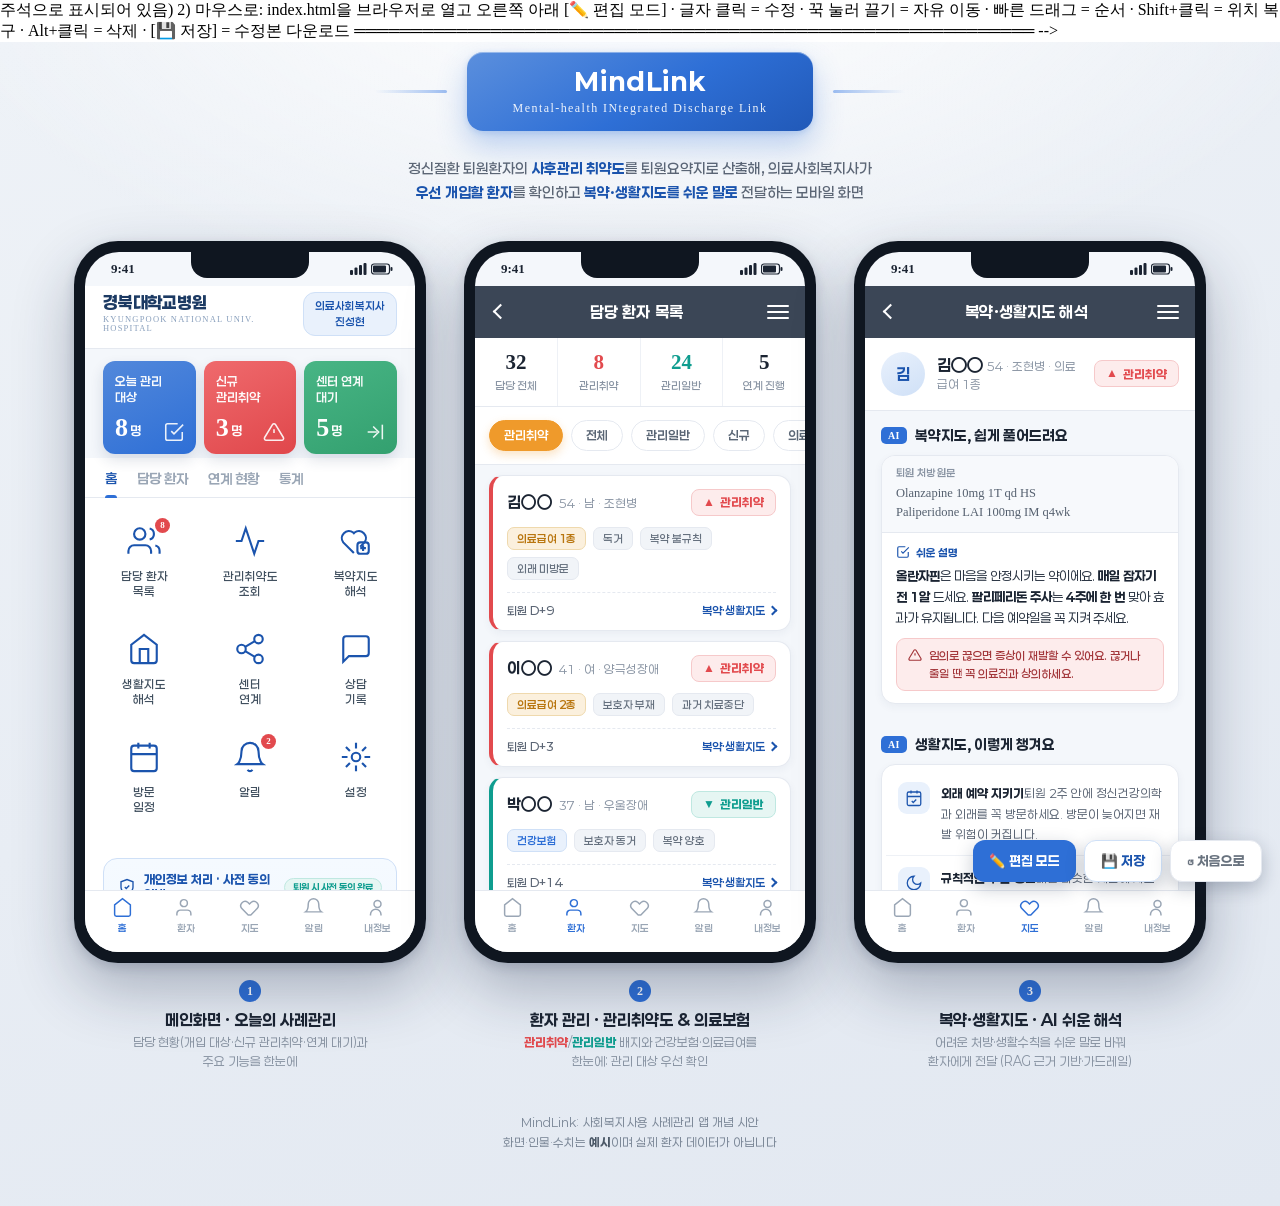
==== mockup/src/index.html @ 92a55f51 "MindLink 앱 목업 추가: 설명용·흰배경·편집용 + 코드 편집용 분리 소스(src/) - mockup/mindlink_mockup_annotated.html: 발표·서류용 기" ====
<!doctype html>
<html lang="ko">
<head>
<meta charset="utf-8">
<meta name="viewport" content="width=device-width, initial-scale=1">
<title>MindLink(마인드링크) · 사회복지사용 사례관리 앱 목업</title>
<!--
════════════════════════════════════════════════════════════
  MindLink 앱 목업 — ★ 코드 편집용(파일 분리 버전) ★

  파일 구성 (전부 같은 폴더에 있어야 합니다):
   · index.html  ← 화면에 보이는 글자·카드·환자 정보는 전부 여기서 수정
   · styles.css  ← 색상·글꼴 크기·간격 등 디자인 수정
   · fonts.css   ← 내장 폰트 데이터 (건드리지 마세요)
   · editor.js   ← 브라우저 편집 모드 스크립트 (수정 불필요)

  수정 방법 두 가지:
   1) 코드로: index.html을 메모장/VS Code로 열어 한글 텍스트를 직접 고친다
      (구역마다 <!-- ① --> <!-- ② --> <!-- ③ --> 주석으로 표시되어 있음)
   2) 마우스로: index.html을 브라우저로 열고 오른쪽 아래 [✏️ 편집 모드]
      · 글자 클릭 = 수정  · 꾹 눌러 끌기 = 자유 이동  · 빠른 드래그 = 순서
      · Shift+클릭 = 위치 복구  · Alt+클릭 = 삭제  · [💾 저장] = 수정본 다운로드
════════════════════════════════════════════════════════════
-->
<link rel="stylesheet" href="fonts.css">
<link rel="stylesheet" href="styles.css">
</head>
<body>
<div class="wrap">

  <div class="ribbon-row"><div class="ribbon">MindLink<span class="rib-sub">Mental-health INtegrated Discharge Link</span></div></div>
  <p class="deck">정신질환 퇴원환자의 <b>사후관리 취약도</b>를 퇴원요약지로 산출해, 의료사회복지사가<br>
    <b>우선 개입할 환자</b>를 확인하고 <b>복약·생활지도를 쉬운 말로</b> 전달하는 모바일 화면</p>

  <div class="board">

    <!-- ==================== ① 메인(홈) ==================== -->
    <div class="col">
      <div class="phone">
        <div class="notch"></div>
        <div class="screen">
          <div class="status">
            <span>9:41</span>
            <span class="dots">
              <svg width="17" height="12" viewBox="0 0 17 12"><g fill="#1b2432"><rect x="0" y="7" width="3" height="5" rx="1"/><rect x="4.5" y="4.5" width="3" height="7.5" rx="1"/><rect x="9" y="2" width="3" height="10" rx="1"/><rect x="13.5" y="0" width="3" height="12" rx="1"/></g></svg>
              <svg width="22" height="12" viewBox="0 0 22 12"><rect x="0.5" y="1" width="18" height="10" rx="2.5" fill="none" stroke="#1b2432" stroke-width="1.2"/><rect x="2" y="2.5" width="13" height="7" rx="1" fill="#1b2432"/><rect x="19.5" y="4" width="2" height="4" rx="1" fill="#1b2432"/></svg>
            </span>
          </div>

          <div class="body">
            <div class="hdr-home">
              <div class="brand">
                <span class="kr">경북대학교병원</span>
                <span class="en">KYUNGPOOK NATIONAL UNIV. HOSPITAL</span>
              </div>
              <span class="role-chip">의료사회복지사<br>진성현</span>
            </div>

            <!-- 컬러 타일 배너 -->
            <div class="tiles">
              <div class="tile b">
                <span class="lab">오늘 관리<br>대상</span>
                <span class="big">8<span class="u">명</span></span>
                <span class="ti"><svg width="22" height="22" viewBox="0 0 24 24" fill="none" stroke="#fff" stroke-width="1.7"><path d="M9 11l3 3L22 4"/><path d="M21 12v7a2 2 0 0 1-2 2H5a2 2 0 0 1-2-2V5a2 2 0 0 1 2-2h11"/></svg></span>
              </div>
              <div class="tile r">
                <span class="lab">신규<br>관리취약</span>
                <span class="big">3<span class="u">명</span></span>
                <span class="ti"><svg width="22" height="22" viewBox="0 0 24 24" fill="none" stroke="#fff" stroke-width="1.7"><path d="M10.3 3.9L1.8 18a2 2 0 0 0 1.7 3h17a2 2 0 0 0 1.7-3L13.7 3.9a2 2 0 0 0-3.4 0z"/><path d="M12 9v4M12 17h.01"/></svg></span>
              </div>
              <div class="tile g">
                <span class="lab">센터 연계<br>대기</span>
                <span class="big">5<span class="u">명</span></span>
                <span class="ti"><svg width="22" height="22" viewBox="0 0 24 24" fill="none" stroke="#fff" stroke-width="1.7"><path d="M4 12h10M10 6l6 6-6 6"/><path d="M20 4v16"/></svg></span>
              </div>
            </div>

            <div class="htabs">
              <span class="on">홈</span><span>담당 환자</span><span>연계 현황</span><span>통계</span>
            </div>

            <!-- 아이콘 그리드 -->
            <div class="grid">
              <div class="gitem"><div class="ci badge"><span class="dot">8</span><svg width="34" height="34" viewBox="0 0 24 24" fill="none" stroke="currentColor" stroke-width="1.5"><path d="M17 21v-2a4 4 0 0 0-4-4H5a4 4 0 0 0-4 4v2"/><circle cx="9" cy="7" r="4"/><path d="M23 21v-2a4 4 0 0 0-3-3.87"/><path d="M16 3.13a4 4 0 0 1 0 7.75"/></svg></div><span class="gl">담당 환자<br>목록</span></div>
              <div class="gitem"><div class="ci"><svg width="34" height="34" viewBox="0 0 24 24" fill="none" stroke="currentColor" stroke-width="1.5"><path d="M22 12h-4l-3 9L9 3l-3 9H2"/></svg></div><span class="gl">관리취약도<br>조회</span></div>
              <div class="gitem"><div class="ci"><svg width="34" height="34" viewBox="0 0 24 24" fill="none" stroke="currentColor" stroke-width="1.5"><path d="M10.5 20.5L3 13a5 5 0 0 1 7-7l.5.5.5-.5a5 5 0 0 1 7 7l-3 3"/><rect x="13" y="13" width="8" height="8" rx="2"/><path d="M17 15v4M15 17h4"/></svg></div><span class="gl">복약지도<br>해석</span></div>
              <div class="gitem"><div class="ci"><svg width="34" height="34" viewBox="0 0 24 24" fill="none" stroke="currentColor" stroke-width="1.5"><path d="M3 9l9-7 9 7v11a2 2 0 0 1-2 2H5a2 2 0 0 1-2-2z"/><path d="M9 22V12h6v10"/></svg></div><span class="gl">생활지도<br>해석</span></div>
              <div class="gitem"><div class="ci"><svg width="34" height="34" viewBox="0 0 24 24" fill="none" stroke="currentColor" stroke-width="1.5"><circle cx="18" cy="5" r="3"/><circle cx="6" cy="12" r="3"/><circle cx="18" cy="19" r="3"/><path d="M8.6 13.5l6.8 4M15.4 6.5l-6.8 4"/></svg></div><span class="gl">센터<br>연계</span></div>
              <div class="gitem"><div class="ci"><svg width="34" height="34" viewBox="0 0 24 24" fill="none" stroke="currentColor" stroke-width="1.5"><path d="M21 15a2 2 0 0 1-2 2H7l-4 4V5a2 2 0 0 1 2-2h14a2 2 0 0 1 2 2z"/></svg></div><span class="gl">상담<br>기록</span></div>
              <div class="gitem"><div class="ci"><svg width="34" height="34" viewBox="0 0 24 24" fill="none" stroke="currentColor" stroke-width="1.5"><rect x="3" y="4" width="18" height="18" rx="2"/><path d="M16 2v4M8 2v4M3 10h18"/></svg></div><span class="gl">방문<br>일정</span></div>
              <div class="gitem"><div class="ci badge"><span class="dot">2</span><svg width="34" height="34" viewBox="0 0 24 24" fill="none" stroke="currentColor" stroke-width="1.5"><path d="M18 8a6 6 0 0 0-12 0c0 7-3 9-3 9h18s-3-2-3-9"/><path d="M13.7 21a2 2 0 0 1-3.4 0"/></svg></div><span class="gl">알림</span></div>
              <div class="gitem"><div class="ci"><svg width="34" height="34" viewBox="0 0 24 24" fill="none" stroke="currentColor" stroke-width="1.5"><path d="M12 2v4M12 18v4M4.9 4.9l2.8 2.8M16.3 16.3l2.8 2.8M2 12h4M18 12h4M4.9 19.1l2.8-2.8M16.3 7.7l2.8-2.8"/><circle cx="12" cy="12" r="3"/></svg></div><span class="gl">설정</span></div>
            </div>

            <div class="home-foot">
              <div class="privacy">
                <div class="pv-head">
                  <span class="pv-ic"><svg width="18" height="18" viewBox="0 0 24 24" fill="none" stroke="currentColor" stroke-width="1.8"><path d="M12 22s8-4 8-10V5l-8-3-8 3v7c0 6 8 10 8 10z"/><path d="M9 12l2 2 4-4"/></svg></span>
                  <span class="pv-t">개인정보 처리 · 사전 동의 안내</span>
                  <span class="pv-badge">퇴원 시 사전 동의 완료</span>
                </div>
                <ul class="pv-list">
                  <li><b>사전 동의 기반</b>: 퇴원 절차에서 환자(정보주체)의 사전 동의를 받은 뒤에만 관리취약도를 분석합니다.</li>
                  <li><b>병원 내부 처리</b>: 진료기록(EMR) 원본은 병원 밖으로 나가지 않습니다.</li>
                  <li><b>산출 근거</b>: 관리취약도는 퇴원요약지와 동의 시 추가 문진 항목으로만 산출합니다.</li>
                  <li><b>최소 전송</b>: 관리취약도 결과와 사례관리 요약만 정신건강복지센터로 전달됩니다.</li>
                  <li><b>보관 후 파기</b>: 사례관리 종료 후 보관기간이 지나면 안전하게 파기됩니다.</li>
                </ul>
                <div class="pv-foot">
                  <span class="ck"><svg width="11" height="11" viewBox="0 0 24 24" fill="none" stroke="#fff" stroke-width="3"><path d="M20 6L9 17l-5-5"/></svg></span>
                  <span>본인은 위 처리 방침에 동의합니다</span>
                  <span class="mng">동의 관리<span class="cv"></span></span>
                </div>
              </div>
            </div>
          </div>

          <div class="nav">
            <a class="on"><svg width="21" height="21" viewBox="0 0 24 24" fill="none" stroke="currentColor" stroke-width="1.7"><path d="M3 9l9-7 9 7v11a2 2 0 0 1-2 2H5a2 2 0 0 1-2-2z"/></svg><span class="nl">홈</span></a>
            <a><svg width="21" height="21" viewBox="0 0 24 24" fill="none" stroke="currentColor" stroke-width="1.7"><path d="M17 21v-2a4 4 0 0 0-4-4H5a4 4 0 0 0-4 4v2"/><circle cx="9" cy="7" r="4"/></svg><span class="nl">환자</span></a>
            <a><svg width="21" height="21" viewBox="0 0 24 24" fill="none" stroke="currentColor" stroke-width="1.7"><path d="M10.5 20.5L3 13a5 5 0 0 1 7-7l2 2 2-2a5 5 0 0 1 7 7l-7.5 7.5z"/></svg><span class="nl">지도</span></a>
            <a><svg width="21" height="21" viewBox="0 0 24 24" fill="none" stroke="currentColor" stroke-width="1.7"><path d="M18 8a6 6 0 0 0-12 0c0 7-3 9-3 9h18s-3-2-3-9"/></svg><span class="nl">알림</span></a>
            <a><svg width="21" height="21" viewBox="0 0 24 24" fill="none" stroke="currentColor" stroke-width="1.7"><circle cx="12" cy="8" r="4"/><path d="M4 21v-1a6 6 0 0 1 12 0v1"/></svg><span class="nl">내정보</span></a>
          </div>
        </div>
      </div>
      <div class="cap"><span class="n">1</span><h3>메인화면 · 오늘의 사례관리</h3><p>담당 현황(개입 대상·신규 관리취약·연계 대기)과<br>주요 기능을 한눈에</p></div>
    </div>

    <!-- ==================== ② 환자 관리 ==================== -->
    <div class="col">
      <div class="phone">
        <div class="notch"></div>
        <div class="screen">
          <div class="status">
            <span>9:41</span>
            <span class="dots">
              <svg width="17" height="12" viewBox="0 0 17 12"><g fill="#1b2432"><rect x="0" y="7" width="3" height="5" rx="1"/><rect x="4.5" y="4.5" width="3" height="7.5" rx="1"/><rect x="9" y="2" width="3" height="10" rx="1"/><rect x="13.5" y="0" width="3" height="12" rx="1"/></g></svg>
              <svg width="22" height="12" viewBox="0 0 22 12"><rect x="0.5" y="1" width="18" height="10" rx="2.5" fill="none" stroke="#1b2432" stroke-width="1.2"/><rect x="2" y="2.5" width="13" height="7" rx="1" fill="#1b2432"/><rect x="19.5" y="4" width="2" height="4" rx="1" fill="#1b2432"/></svg>
            </span>
          </div>
          <div class="hdr-bar">
            <span class="ic-back"></span>
            <span class="t">담당 환자 목록</span>
            <span class="hmb"></span>
          </div>

          <div class="body">
            <div class="sum">
              <div class="s"><div class="sv">32</div><div class="sl">담당 전체</div></div>
              <div class="s"><div class="sv hi">8</div><div class="sl">관리취약</div></div>
              <div class="s"><div class="sv lo">24</div><div class="sl">관리일반</div></div>
              <div class="s"><div class="sv">5</div><div class="sl">연계 진행</div></div>
            </div>

            <div class="chips">
              <span class="chip on">관리취약</span>
              <span class="chip">전체</span>
              <span class="chip">관리일반</span>
              <span class="chip">신규</span>
              <span class="chip">의료급여</span>
            </div>

            <div class="plist">
              <div class="pcard hiedge">
                <div class="prow1">
                  <span class="pname">김○○<span class="meta">54 · 남 · 조현병</span></span>
                  <span class="risk hi"><span class="ar">▲</span>관리취약</span>
                </div>
                <div class="prow2">
                  <span class="ins med">의료급여 1종</span>
                  <span class="tag">독거</span>
                  <span class="tag">복약 불규칙</span>
                  <span class="tag">외래 미방문</span>
                </div>
                <div class="prow3">
                  <span class="risknum">퇴원 D+9</span>
                  <span class="go">복약·생활지도<span class="cv"></span></span>
                </div>
              </div>

              <div class="pcard hiedge">
                <div class="prow1">
                  <span class="pname">이○○<span class="meta">41 · 여 · 양극성장애</span></span>
                  <span class="risk hi"><span class="ar">▲</span>관리취약</span>
                </div>
                <div class="prow2">
                  <span class="ins med">의료급여 2종</span>
                  <span class="tag">보호자 부재</span>
                  <span class="tag">과거 치료중단</span>
                </div>
                <div class="prow3">
                  <span class="risknum">퇴원 D+3</span>
                  <span class="go">복약·생활지도<span class="cv"></span></span>
                </div>
              </div>

              <div class="pcard loedge">
                <div class="prow1">
                  <span class="pname">박○○<span class="meta">37 · 남 · 우울장애</span></span>
                  <span class="risk lo"><span class="ar">▼</span>관리일반</span>
                </div>
                <div class="prow2">
                  <span class="ins hb">건강보험</span>
                  <span class="tag">보호자 동거</span>
                  <span class="tag">복약 양호</span>
                </div>
                <div class="prow3">
                  <span class="risknum">퇴원 D+14</span>
                  <span class="go">복약·생활지도<span class="cv"></span></span>
                </div>
              </div>

              <div class="pcard loedge">
                <div class="prow1">
                  <span class="pname">정○○<span class="meta">29 · 여 · 불안장애</span></span>
                  <span class="risk lo"><span class="ar">▼</span>관리일반</span>
                </div>
                <div class="prow2">
                  <span class="ins hb">건강보험</span>
                  <span class="tag">외래 규칙적</span>
                </div>
                <div class="prow3">
                  <span class="risknum">퇴원 D+22</span>
                  <span class="go">복약·생활지도<span class="cv"></span></span>
                </div>
              </div>
            </div>
          </div>

          <div class="nav">
            <a><svg width="21" height="21" viewBox="0 0 24 24" fill="none" stroke="currentColor" stroke-width="1.7"><path d="M3 9l9-7 9 7v11a2 2 0 0 1-2 2H5a2 2 0 0 1-2-2z"/></svg><span class="nl">홈</span></a>
            <a class="on"><svg width="21" height="21" viewBox="0 0 24 24" fill="none" stroke="currentColor" stroke-width="1.7"><path d="M17 21v-2a4 4 0 0 0-4-4H5a4 4 0 0 0-4 4v2"/><circle cx="9" cy="7" r="4"/></svg><span class="nl">환자</span></a>
            <a><svg width="21" height="21" viewBox="0 0 24 24" fill="none" stroke="currentColor" stroke-width="1.7"><path d="M10.5 20.5L3 13a5 5 0 0 1 7-7l2 2 2-2a5 5 0 0 1 7 7l-7.5 7.5z"/></svg><span class="nl">지도</span></a>
            <a><svg width="21" height="21" viewBox="0 0 24 24" fill="none" stroke="currentColor" stroke-width="1.7"><path d="M18 8a6 6 0 0 0-12 0c0 7-3 9-3 9h18s-3-2-3-9"/></svg><span class="nl">알림</span></a>
            <a><svg width="21" height="21" viewBox="0 0 24 24" fill="none" stroke="currentColor" stroke-width="1.7"><circle cx="12" cy="8" r="4"/><path d="M4 21v-1a6 6 0 0 1 12 0v1"/></svg><span class="nl">내정보</span></a>
          </div>
        </div>
      </div>
      <div class="cap"><span class="n">2</span><h3>환자 관리 · 관리취약도 &amp; 의료보험</h3><p><b style="color:#e24a4e">관리취약</b>/<b style="color:#0f9d8f">관리일반</b> 배지와 건강보험·의료급여를<br>한눈에: 관리 대상 우선 확인</p></div>
    </div>

    <!-- ==================== ③ 복약·생활지도 ==================== -->
    <div class="col">
      <div class="phone">
        <div class="notch"></div>
        <div class="screen">
          <div class="status">
            <span>9:41</span>
            <span class="dots">
              <svg width="17" height="12" viewBox="0 0 17 12"><g fill="#1b2432"><rect x="0" y="7" width="3" height="5" rx="1"/><rect x="4.5" y="4.5" width="3" height="7.5" rx="1"/><rect x="9" y="2" width="3" height="10" rx="1"/><rect x="13.5" y="0" width="3" height="12" rx="1"/></g></svg>
              <svg width="22" height="12" viewBox="0 0 22 12"><rect x="0.5" y="1" width="18" height="10" rx="2.5" fill="none" stroke="#1b2432" stroke-width="1.2"/><rect x="2" y="2.5" width="13" height="7" rx="1" fill="#1b2432"/><rect x="19.5" y="4" width="2" height="4" rx="1" fill="#1b2432"/></svg>
            </span>
          </div>
          <div class="hdr-bar">
            <span class="ic-back"></span>
            <span class="t">복약·생활지도 해석</span>
            <span class="hmb"></span>
          </div>

          <div class="body">
            <div class="pt-head">
              <span class="avatar">김</span>
              <span class="info">
                <span class="nm">김○○</span>
                <span class="mt">54 · 조현병 · 의료급여 1종</span>
              </span>
              <span class="risk hi"><span class="ar">▲</span>관리취약</span>
            </div>

            <!-- 복약지도 -->
            <div class="sec">
              <div class="sec-t"><span class="ai">AI</span><h4>복약지도, 쉽게 풀어드려요</h4></div>

              <div class="gcard">
                <div class="orig">
                  <div class="ol">퇴원 처방 원문</div>
                  <div class="ot">Olanzapine 10mg 1T qd HS<br>Paliperidone LAI 100mg IM q4wk</div>
                </div>
                <div class="plain">
                  <div class="pl"><svg width="14" height="14" viewBox="0 0 24 24" fill="none" stroke="currentColor" stroke-width="2"><path d="M9 11l3 3L22 4"/><path d="M21 12v7a2 2 0 0 1-2 2H5a2 2 0 0 1-2-2V5a2 2 0 0 1 2-2h11"/></svg>쉬운 설명</div>
                  <div class="pt"><b>올란자핀</b>은 마음을 안정시키는 약이에요. <b>매일 잠자기 전 1알</b> 드세요.
                    <b>팔리페리돈 주사</b>는 <b>4주에 한 번</b> 맞아 효과가 유지됩니다. 다음 예약일을 꼭 지켜 주세요.</div>
                  <div class="warn"><span class="k"><svg width="14" height="14" viewBox="0 0 24 24" fill="none" stroke="currentColor" stroke-width="2"><path d="M10.3 3.9L1.8 18a2 2 0 0 0 1.7 3h17a2 2 0 0 0 1.7-3L13.7 3.9a2 2 0 0 0-3.4 0z"/><path d="M12 9v4M12 17h.01"/></svg></span>임의로 끊으면 증상이 재발할 수 있어요. 끊거나 줄일 땐 꼭 의료진과 상의하세요.</div>
                </div>
              </div>
            </div>

            <!-- 생활지도 -->
            <div class="sec">
              <div class="sec-t"><span class="ai">AI</span><h4>생활지도, 이렇게 챙겨요</h4></div>
              <div class="life">
                <div class="lrow">
                  <span class="lic"><svg width="18" height="18" viewBox="0 0 24 24" fill="none" stroke="currentColor" stroke-width="1.7"><rect x="3" y="4" width="18" height="18" rx="2"/><path d="M16 2v4M8 2v4M3 10h18"/><path d="M9 16l2 2 4-4"/></svg></span>
                  <span class="lt"><span class="lh">외래 예약 지키기</span><span class="lp">퇴원 2주 안에 정신건강의학과 외래를 꼭 방문하세요. 방문이 늦어지면 재발 위험이 커집니다.</span></span>
                </div>
                <div class="lrow">
                  <span class="lic"><svg width="18" height="18" viewBox="0 0 24 24" fill="none" stroke="currentColor" stroke-width="1.7"><path d="M12 3a6 6 0 0 0 9 9 9 9 0 1 1-9-9z"/></svg></span>
                  <span class="lt"><span class="lh">규칙적인 수면·생활</span><span class="lp">매일 비슷한 시간에 자고 일어나세요. 밤낮이 바뀌면 증상이 나빠질 수 있어요.</span></span>
                </div>
                <div class="lrow">
                  <span class="lic"><svg width="18" height="18" viewBox="0 0 24 24" fill="none" stroke="currentColor" stroke-width="1.7"><path d="M18 8a6 6 0 0 0-12 0c0 7-3 9-3 9h18s-3-2-3-9"/><path d="M13.7 21a2 2 0 0 1-3.4 0"/></svg></span>
                  <span class="lt"><span class="lh">재발 신호 알아두기</span><span class="lp">불면·불안·환청이 다시 생기면 다음 예약을 기다리지 말고 바로 연락하세요.</span></span>
                </div>
                <div class="lrow">
                  <span class="lic"><svg width="18" height="18" viewBox="0 0 24 24" fill="none" stroke="currentColor" stroke-width="1.7"><path d="M4 12h10M10 6l6 6-6 6"/><path d="M20 4v16"/></svg></span>
                  <span class="lt"><span class="lh">정신건강복지센터 연계</span><span class="lp">독거·의료급여 대상이라 지역 센터의 사례관리 연결을 권합니다(동의 시 진행).</span></span>
                </div>
              </div>
            </div>

            <div class="guard">
              <span class="k"><svg width="15" height="15" viewBox="0 0 24 24" fill="none" stroke="currentColor" stroke-width="1.8"><path d="M12 22s8-4 8-10V5l-8-3-8 3v7c0 6 8 10 8 10z"/></svg></span>
              <span>이 해석은 기존 퇴원 문서를 <b>쉽게 풀어 설명</b>한 것으로, <b>진단·처방을 바꾸지 않습니다</b>. 최종 판단은 전문가가 합니다.</span>
            </div>

            <div class="deliver">
              <button class="primary">환자에게 전달하기</button>
              <button class="ghost">인쇄</button>
            </div>
          </div>

          <div class="nav">
            <a><svg width="21" height="21" viewBox="0 0 24 24" fill="none" stroke="currentColor" stroke-width="1.7"><path d="M3 9l9-7 9 7v11a2 2 0 0 1-2 2H5a2 2 0 0 1-2-2z"/></svg><span class="nl">홈</span></a>
            <a><svg width="21" height="21" viewBox="0 0 24 24" fill="none" stroke="currentColor" stroke-width="1.7"><path d="M17 21v-2a4 4 0 0 0-4-4H5a4 4 0 0 0-4 4v2"/><circle cx="9" cy="7" r="4"/></svg><span class="nl">환자</span></a>
            <a class="on"><svg width="21" height="21" viewBox="0 0 24 24" fill="none" stroke="currentColor" stroke-width="1.7"><path d="M10.5 20.5L3 13a5 5 0 0 1 7-7l2 2 2-2a5 5 0 0 1 7 7l-7.5 7.5z"/></svg><span class="nl">지도</span></a>
            <a><svg width="21" height="21" viewBox="0 0 24 24" fill="none" stroke="currentColor" stroke-width="1.7"><path d="M18 8a6 6 0 0 0-12 0c0 7-3 9-3 9h18s-3-2-3-9"/></svg><span class="nl">알림</span></a>
            <a><svg width="21" height="21" viewBox="0 0 24 24" fill="none" stroke="currentColor" stroke-width="1.7"><circle cx="12" cy="8" r="4"/><path d="M4 21v-1a6 6 0 0 1 12 0v1"/></svg><span class="nl">내정보</span></a>
          </div>
        </div>
      </div>
      <div class="cap"><span class="n">3</span><h3>복약·생활지도 · AI 쉬운 해석</h3><p>어려운 처방·생활수칙을 쉬운 말로 바꿔<br>환자에게 전달 (RAG 근거 기반·가드레일)</p></div>
    </div>

  </div>

  <p class="foot">
    MindLink: 사회복지사용 사례관리 앱 개념 시안<br>
    화면·인물·수치는 <b>예시</b>이며 실제 환자 데이터가 아닙니다
  </p>
</div>

<div id="mk-toolbar">
  <button id="mk-edit">✏️ 편집 모드</button>
  <button id="mk-save">💾 저장</button>
  <button id="mk-reset">↺ 처음으로</button>
</div>
<div id="mk-hint"><b>꾹(0.4초) 누른 채 끌기 = 자유 이동</b> · 글자 클릭 = 수정 · 빠른 드래그 = 순서 · Shift+클릭 = 위치 원상복구 · Alt+클릭 = 삭제</div>
<script src="editor.js"></script>
</body>
</html>
---- mockup/src/fonts.css ----
@font-face{font-family:'Paperlogy';font-style:normal;font-weight:400;font-display:swap;src:url([data-uri]) format('woff2');}
@font-face{font-family:'Paperlogy';font-style:normal;font-weight:500;font-display:swap;src:url([data-uri]) format('woff2');}
@font-face{font-family:'Paperlogy';font-style:normal;font-weight:600;font-display:swap;src:url([data-uri]) format('woff2');}
@font-face{font-family:'Paperlogy';font-style:normal;font-weight:700;font-display:swap;src:url([data-uri]) format('woff2');}
@font-face{font-family:'Paperlogy';font-style:normal;font-weight:800;font-display:swap;src:url([data-uri]) format('woff2');}
@font-face{font-family:'Paperlogy';font-style:normal;font-weight:400;font-display:swap;unicode-range:U+CDE8,U+D56D;src:url([data-uri]) format('woff2')}
@font-face{font-family:'Paperlogy';font-style:normal;font-weight:500;font-display:swap;unicode-range:U+CDE8,U+D56D;src:url([data-uri]) format('woff2')}
@font-face{font-family:'Paperlogy';font-style:normal;font-weight:600;font-display:swap;unicode-range:U+CDE8,U+D56D;src:url([data-uri]) format('woff2')}
@font-face{font-family:'Paperlogy';font-style:normal;font-weight:700;font-display:swap;unicode-range:U+CDE8,U+D56D;src:url([data-uri]) format('woff2')}
@font-face{font-family:'Paperlogy';font-style:normal;font-weight:800;font-display:swap;unicode-range:U+CDE8,U+D56D;src:url([data-uri]) format('woff2')}
---- mockup/src/styles.css ----
:root{
  --ground:#e9edf3; --studio1:#eef2f7; --studio2:#e2e8f1;
  --screen:#f4f7fb; --card:#ffffff; --ink:#1b2432; --sub:#5c6675; --muted:#8a95a4;
  --line:#e5e9f0; --line2:#eef1f6;
  --blue:#2e6fd6; --blue-dk:#1b54ad; --blue-bg:#e9f1fc;
  --tile-blue:#3b7dd8; --tile-green:#3aa876; --tile-amber:#ef9a2b;
  --bar:#3b4656;
  --hi:#e24a4e; --hi-bg:#fdecec; --hi-line:#f6c9ca;
  --lo:#0f9d8f; --lo-bg:#e6f6f3; --lo-line:#bfe8e1;
  --hb:#2e6fd6; --hb-bg:#e9f1fc;            /* 건강보험 */
  --med:#b9760f; --med-bg:#fbf0dd;          /* 의료급여 */
  --en:"Times New Roman","Times";
  --kr:"Paperlogy","Malgun Gothic",sans-serif;
  --stack: var(--en), var(--kr);
}
*{box-sizing:border-box; margin:0; padding:0}
body{background:transparent}
.wrap{
  font-family:var(--stack); color:var(--ink);
  background:
    radial-gradient(1200px 600px at 50% -8%, #ffffff 0%, rgba(255,255,255,0) 60%),
    linear-gradient(160deg,var(--studio1),var(--studio2));
  min-height:100%; padding:10px 20px 54px;
}

/* ---- 상단 리본 타이틀 (예시사진2 배너 오마주) ---- */
.ribbon-row{display:flex; justify-content:center; align-items:center; gap:20px; margin-bottom:26px}
.ribbon-row::before,.ribbon-row::after{
  content:""; width:72px; height:3px; border-radius:2px;
}
.ribbon-row::before{background:linear-gradient(90deg, rgba(46,111,214,0), #9dbdf0)}
.ribbon-row::after{background:linear-gradient(270deg, rgba(46,111,214,0), #9dbdf0)}
.ribbon{
  position:relative; background:linear-gradient(150deg,#5b8fdd 0%,#2e6fd6 55%,#2159b8 100%);
  color:#fff; font-family:var(--kr); font-weight:800; font-size:25px; text-align:center;
  letter-spacing:.03em; padding:15px 46px; border-radius:16px;
  box-shadow:0 14px 30px rgba(46,111,214,.30), 0 2px 6px rgba(46,111,214,.18),
             inset 0 1px 0 rgba(255,255,255,.38);
}
.ribbon .rib-sub{display:block; font-family:var(--en); font-weight:400; font-size:12px; letter-spacing:.12em; opacity:.92; margin-top:5px}
.deck{
  text-align:center; color:var(--sub); font-family:var(--kr); font-weight:500;
  font-size:14.5px; max-width:760px; margin:0 auto 36px; line-height:1.65;
}
.deck b{color:var(--blue-dk); font-weight:700}
.deck .en{font-family:var(--en); font-style:italic}

/* ---- 보드: 폰 3대 ---- */
.board{
  display:flex; gap:38px; justify-content:center; align-items:flex-start;
  flex-wrap:wrap; max-width:1320px; margin:0 auto;
}
.col{width:352px; display:flex; flex-direction:column; align-items:center}
.cap{
  margin-top:16px; text-align:center; font-family:var(--kr);
}
.cap .n{
  display:inline-block; font-family:var(--en); font-weight:700; font-size:12px;
  color:#fff; background:var(--blue); width:22px; height:22px; line-height:22px;
  border-radius:50%; margin-bottom:8px;
}
.cap h3{font-family:var(--kr); font-weight:700; font-size:16px; color:var(--ink)}
.cap p{font-family:var(--kr); font-weight:400; font-size:12.5px; color:var(--muted); margin-top:4px; line-height:1.55}

/* ---- 폰 프레임 ---- */
.phone{
  width:352px; height:722px; background:#0f1620; border-radius:44px;
  padding:11px; box-shadow:0 26px 60px rgba(24,38,66,.30), 0 4px 12px rgba(24,38,66,.16);
  position:relative;
}
.screen{
  width:100%; height:100%; background:var(--screen); border-radius:34px;
  overflow:hidden; position:relative; display:flex; flex-direction:column;
}
/* 상태바 */
.status{
  height:34px; flex:0 0 34px; display:flex; align-items:center; justify-content:space-between;
  padding:0 22px 0 26px; font-family:var(--en); font-weight:700; font-size:13px;
  color:var(--ink); z-index:5;
}
.status .dots{display:flex; gap:4px; align-items:center}
.status .bar-i{width:3px; border-radius:1px; background:currentColor}
.notch{
  position:absolute; top:11px; left:50%; transform:translateX(-50%);
  width:118px; height:26px; background:#0f1620; border-radius:0 0 16px 16px; z-index:6;
}
/* 스크롤 영역 */
.body{flex:1 1 auto; overflow-y:auto; -webkit-overflow-scrolling:touch}
.body::-webkit-scrollbar{width:0}

/* ===== 헤더 종류 ===== */
.hdr-home{
  background:#fff; border-bottom:1px solid var(--line); padding:6px 18px 12px;
  display:flex; align-items:center; justify-content:space-between;
}
.brand{display:flex; flex-direction:column; line-height:1.05}
.brand .kr{font-family:var(--kr); font-weight:800; font-size:17px; color:#1c3a63; letter-spacing:-.01em}
.brand .en{font-family:var(--en); font-size:8.5px; letter-spacing:.14em; color:#8aa0bd; margin-top:3px}
.role-chip{
  font-family:var(--kr); font-weight:600; font-size:11px; color:var(--blue-dk);
  background:var(--blue-bg); border:1px solid #cfe0f7; padding:5px 11px; border-radius:12px;
  text-align:center; line-height:1.45; white-space:nowrap; flex:0 0 auto;
}
.hmb{width:22px; height:2px; background:#5b6b82; border-radius:2px; position:relative}
.hmb::before,.hmb::after{content:""; position:absolute; left:0; width:22px; height:2px; background:#5b6b82; border-radius:2px}
.hmb::before{top:-6px} .hmb::after{top:6px}

.hdr-bar{
  background:var(--bar); color:#fff; height:52px; flex:0 0 52px;
  display:flex; align-items:center; justify-content:space-between; padding:0 16px;
}
.hdr-bar .t{font-family:var(--kr); font-weight:700; font-size:16px; letter-spacing:.01em}
.ic-back{width:11px; height:11px; border-left:2px solid #fff; border-bottom:2px solid #fff; transform:rotate(45deg); margin-left:4px}
.hdr-bar .hmb,.hdr-bar .hmb::before,.hdr-bar .hmb::after{background:#fff}

/* ===== 홈: 컬러 타일 배너 ===== */
.tiles{display:flex; gap:0; padding:12px 14px 4px}
.tile{
  flex:1; color:#fff; border-radius:12px; padding:13px 12px; margin:0 4px;
  display:flex; flex-direction:column; gap:9px; position:relative; min-height:92px;
  box-shadow:0 6px 14px rgba(30,50,90,.14);
}
.tile.b{background:linear-gradient(155deg,#5288db,#2e6fd6)}
.tile.r{background:linear-gradient(155deg,#ef6a6d,#e0474b)}
.tile.g{background:linear-gradient(155deg,#48b585,#33a06f)}
.tile .lab{font-family:var(--kr); font-weight:600; font-size:12.5px; line-height:1.3; opacity:.96}
.tile .big{font-family:var(--en); font-weight:700; font-size:26px; line-height:1}
.tile .big .u{font-family:var(--kr); font-size:13px; font-weight:600; margin-left:2px}
.tile .ti{position:absolute; right:11px; bottom:11px; opacity:.9}

/* 홈 탭바 */
.htabs{display:flex; gap:20px; padding:12px 20px 0; border-bottom:1px solid var(--line); background:#fff}
.htabs span{font-family:var(--kr); font-weight:600; font-size:14px; color:#9aa6b5; padding-bottom:10px; position:relative}
.htabs span.on{color:var(--blue-dk)}
.htabs span.on::after{content:""; position:absolute; left:0; right:0; bottom:-1px; height:3px; background:var(--blue); border-radius:3px 3px 0 0}

/* 아이콘 그리드 */
.grid{display:grid; grid-template-columns:repeat(3,1fr); background:#fff; padding:8px 6px 14px}
.gitem{display:flex; flex-direction:column; align-items:center; gap:8px; padding:15px 4px}
.gitem .ci{width:40px; height:40px; display:flex; align-items:center; justify-content:center; color:var(--blue-dk)}
.gitem .gl{font-family:var(--kr); font-weight:500; font-size:12px; color:#41505f; text-align:center; line-height:1.25}
.gitem .badge{position:relative}
.gitem .dot{position:absolute; top:-3px; right:-6px; background:var(--hi); color:#fff; font-family:var(--en); font-weight:700; font-size:9px; min-width:15px; height:15px; line-height:15px; text-align:center; border-radius:8px; padding:0 3px}

.home-foot{padding:14px 18px 20px; background:#fff}
.mini-note{background:var(--blue-bg); border:1px solid #d3e2f8; border-radius:12px; padding:11px 13px; display:flex; gap:9px; align-items:flex-start}
.mini-note .k{flex:0 0 auto; margin-top:1px; color:var(--blue-dk)}
.mini-note p{font-family:var(--kr); font-weight:500; font-size:11.5px; color:#33507a; line-height:1.55}
.mini-note b{font-weight:700}
.privacy{background:linear-gradient(180deg,#f5faff,#ecf4ff); border:1px solid #cfe0f7; border-radius:14px; padding:13px 14px}
.pv-head{display:flex; align-items:center; gap:8px; margin-bottom:10px}
.pv-head .pv-ic{color:var(--blue-dk); display:flex}
.pv-head .pv-t{font-family:var(--kr); font-weight:700; font-size:12.5px; color:var(--blue-dk); flex:1}
.pv-head .pv-badge{font-family:var(--kr); font-weight:700; font-size:9.5px; color:#0f9d8f; background:#e6f6f3; border:1px solid #bfe8e1; padding:3px 8px; border-radius:20px}
.pv-list{list-style:none; display:flex; flex-direction:column; gap:7px}
.pv-list li{font-family:var(--kr); font-weight:400; font-size:11px; color:#42546c; line-height:1.5; padding-left:16px; position:relative}
.pv-list li::before{content:""; position:absolute; left:0; top:5px; width:7px; height:7px; border-radius:50%; background:var(--blue); opacity:.85}
.pv-list b{font-weight:700; color:#1c3a63}
.pv-foot{margin-top:11px; padding-top:10px; border-top:1px dashed #cfe0f7; display:flex; align-items:center; gap:8px}
.pv-foot .ck{flex:0 0 auto; width:17px; height:17px; border-radius:5px; background:var(--blue); color:#fff; display:flex; align-items:center; justify-content:center}
.pv-foot span{font-family:var(--kr); font-weight:600; font-size:10.5px; color:#33507a}
.pv-foot .mng{margin-left:auto; font-family:var(--kr); font-weight:600; font-size:10.5px; color:var(--blue-dk); display:flex; align-items:center; gap:3px}
.pv-foot .mng .cv{width:6px; height:6px; border-top:2px solid var(--blue-dk); border-right:2px solid var(--blue-dk); transform:rotate(45deg)}

/* ===== 환자 관리 ===== */
.sum{display:flex; background:#fff; border-bottom:1px solid var(--line)}
.sum .s{flex:1; padding:14px 6px; text-align:center; border-right:1px solid var(--line2)}
.sum .s:last-child{border-right:0}
.sum .sv{font-family:var(--en); font-weight:700; font-size:21px; color:var(--ink); line-height:1}
.sum .sv.hi{color:var(--hi)} .sum .sv.lo{color:var(--lo)}
.sum .sl{font-family:var(--kr); font-weight:500; font-size:11px; color:var(--muted); margin-top:6px}

.chips{display:flex; gap:8px; padding:13px 14px; background:#fff; border-bottom:1px solid var(--line); overflow-x:auto}
.chips::-webkit-scrollbar{height:0}
.chip{flex:0 0 auto; font-family:var(--kr); font-weight:600; font-size:12.5px; color:#5a6675; background:#fff; border:1px solid var(--line); padding:7px 14px; border-radius:20px}
.chip.on{color:#fff; background:var(--tile-amber); border-color:var(--tile-amber); box-shadow:0 4px 10px rgba(239,154,43,.28)}

.plist{padding:10px 14px 16px; display:flex; flex-direction:column; gap:10px}
.pcard{background:var(--card); border:1px solid var(--line); border-radius:14px; padding:13px 14px; box-shadow:0 3px 8px rgba(30,50,90,.05)}
.pcard.hiedge{border-left:4px solid var(--hi)}
.pcard.loedge{border-left:4px solid var(--lo)}
.prow1{display:flex; align-items:center; justify-content:space-between}
.pname{font-family:var(--kr); font-weight:700; font-size:15.5px; color:var(--ink)}
.pname .meta{font-family:var(--kr); font-weight:400; font-size:12px; color:var(--muted); margin-left:6px}
.risk{font-family:var(--kr); font-weight:700; font-size:12px; padding:5px 11px; border-radius:8px; display:flex; align-items:center; gap:5px; white-space:nowrap; flex:0 0 auto}
.risk.hi{color:var(--hi); background:var(--hi-bg); border:1px solid var(--hi-line)}
.risk.lo{color:var(--lo); background:var(--lo-bg); border:1px solid var(--lo-line)}
.risk .ar{font-family:var(--en); font-weight:700}
.prow2{display:flex; align-items:center; gap:7px; margin-top:11px; flex-wrap:wrap}
.ins{font-family:var(--kr); font-weight:600; font-size:11px; padding:4px 9px; border-radius:7px}
.ins.hb{color:var(--hb); background:var(--hb-bg); border:1px solid #cfe0f7}
.ins.med{color:var(--med); background:var(--med-bg); border:1px solid #efd9ad}
.tag{font-family:var(--kr); font-weight:500; font-size:11px; color:#65707e; background:#f1f4f8; border:1px solid var(--line); padding:4px 9px; border-radius:7px}
.prow3{display:flex; align-items:center; justify-content:space-between; margin-top:12px; padding-top:11px; border-top:1px dashed var(--line)}
.prow3 .risknum{font-family:var(--kr); font-weight:500; font-size:11.5px; color:var(--sub)}
.prow3 .risknum b{font-family:var(--en); font-weight:700; font-size:14px}
.prow3 .risknum b.hi{color:var(--hi)} .prow3 .risknum b.lo{color:var(--lo)}
.go{font-family:var(--kr); font-weight:600; font-size:11.5px; color:var(--blue-dk); display:flex; align-items:center; gap:4px}
.go .cv{width:7px; height:7px; border-top:2px solid var(--blue-dk); border-right:2px solid var(--blue-dk); transform:rotate(45deg)}

/* ===== 복약·생활지도 ===== */
.pt-head{background:#fff; border-bottom:1px solid var(--line); padding:14px 16px; display:flex; align-items:center; gap:12px}
.avatar{width:44px; height:44px; border-radius:50%; background:linear-gradient(150deg,#e9f1fc,#cfe0f7); display:flex; align-items:center; justify-content:center; font-family:var(--kr); font-weight:700; color:var(--blue-dk); font-size:16px; flex:0 0 auto}
.pt-head .info .nm{font-family:var(--kr); font-weight:700; font-size:16px; color:var(--ink)}
.pt-head .info .mt{font-family:var(--kr); font-weight:400; font-size:12px; color:var(--muted); margin-top:3px}
.pt-head .risk{margin-left:auto}

.sec{padding:16px 16px 4px}
.sec-t{display:flex; align-items:center; gap:8px; margin-bottom:11px}
.sec-t .ai{font-family:var(--en); font-weight:700; font-size:10px; color:#fff; background:var(--blue); padding:3px 7px; border-radius:5px; letter-spacing:.04em}
.sec-t h4{font-family:var(--kr); font-weight:700; font-size:14.5px; color:var(--ink)}
.gcard{background:var(--card); border:1px solid var(--line); border-radius:14px; padding:0; overflow:hidden; box-shadow:0 3px 8px rgba(30,50,90,.05); margin-bottom:12px}
.gcard .orig{background:#f7f9fc; border-bottom:1px solid var(--line); padding:11px 14px}
.gcard .orig .ol{font-family:var(--kr); font-weight:600; font-size:10.5px; color:var(--muted); letter-spacing:.02em; margin-bottom:5px}
.gcard .orig .ot{font-family:var(--en); font-weight:400; font-size:12.5px; color:#55606f; line-height:1.5}
.gcard .plain{padding:12px 14px}
.gcard .plain .pl{font-family:var(--kr); font-weight:700; font-size:11px; color:var(--blue-dk); display:flex; align-items:center; gap:6px; margin-bottom:7px}
.gcard .plain .pt{font-family:var(--kr); font-weight:400; font-size:13px; color:#2c3644; line-height:1.62}
.gcard .plain .pt b{font-weight:700; color:var(--ink)}
.gcard .warn{margin-top:9px; background:var(--hi-bg); border:1px solid var(--hi-line); border-radius:9px; padding:8px 11px; font-family:var(--kr); font-weight:500; font-size:11.5px; color:#a3363a; line-height:1.5; display:flex; gap:7px}
.gcard .warn .k{flex:0 0 auto; margin-top:1px}

.life{background:var(--card); border:1px solid var(--line); border-radius:14px; padding:6px 4px; box-shadow:0 3px 8px rgba(30,50,90,.05); margin-bottom:14px}
.lrow{display:flex; align-items:flex-start; gap:11px; padding:11px 12px; border-bottom:1px solid var(--line2)}
.lrow:last-child{border-bottom:0}
.lrow .lic{flex:0 0 auto; width:32px; height:32px; border-radius:9px; background:var(--blue-bg); color:var(--blue-dk); display:flex; align-items:center; justify-content:center}
.lrow .lt{font-family:var(--kr)}
.lrow .lt .lh{font-weight:700; font-size:12.5px; color:var(--ink)}
.lrow .lt .lp{font-weight:400; font-size:12px; color:var(--sub); margin-top:3px; line-height:1.55}

.guard{margin:0 16px 14px; background:#f1f4f8; border:1px solid var(--line); border-radius:11px; padding:10px 13px; font-family:var(--kr); font-weight:500; font-size:11px; color:#69737f; line-height:1.55; display:flex; gap:8px}
.guard .k{flex:0 0 auto; color:var(--blue-dk)}
.deliver{margin:2px 16px 20px; display:flex; gap:10px}
.deliver button{flex:1; border:0; border-radius:12px; padding:13px; font-family:var(--kr); font-weight:700; font-size:14px; cursor:pointer}
.deliver .primary{background:var(--blue); color:#fff; box-shadow:0 8px 18px rgba(46,111,214,.3)}
.deliver .ghost{flex:0 0 auto; background:#fff; color:var(--blue-dk); border:1px solid #cfe0f7; padding:13px 16px}

/* ===== 하단 네비 ===== */
.nav{
  flex:0 0 62px; background:#fff; border-top:1px solid var(--line);
  display:flex; padding:6px 6px 10px;
}
.nav a{flex:1; display:flex; flex-direction:column; align-items:center; gap:4px; color:#9aa6b5; text-decoration:none}
.nav a.on{color:var(--blue)}
.nav a .nl{font-family:var(--kr); font-weight:600; font-size:10px}

svg{display:block}

/* 페이지 하단 각주 */
.foot{max-width:1100px; margin:40px auto 0; text-align:center;
  font-family:var(--kr); font-weight:400; font-size:12px; color:#7b8797; line-height:1.7}
.foot b{color:#4a5766; font-weight:700}
.foot .en{font-family:var(--en); font-style:italic}

@media (max-width:760px){
  .ribbon{font-size:20px; padding:11px 34px; text-align:center}
  .board{gap:30px}
}

/* ================= 화면 편집기(편집 모드) UI ================= */
#mk-toolbar{position:fixed; right:18px; bottom:18px; z-index:999; display:flex; gap:8px;
  font-family:"Paperlogy","Malgun Gothic",sans-serif}
#mk-toolbar button{border:0; border-radius:12px; padding:12px 16px; font-family:inherit;
  font-weight:700; font-size:13.5px; cursor:pointer; box-shadow:0 6px 18px rgba(24,38,66,.25)}
#mk-edit{background:#2e6fd6; color:#fff}
#mk-edit.on{background:#e24a4e}
#mk-save{background:#fff; color:#1b54ad; border:1.5px solid #cfe0f7 !important}
#mk-reset{background:#fff; color:#69737f; border:1.5px solid #e5e9f0 !important}
#mk-hint{position:fixed; left:50%; transform:translateX(-50%); bottom:18px; z-index:998;
  background:#1b2432; color:#fff; font-family:"Paperlogy","Malgun Gothic",sans-serif;
  font-weight:500; font-size:12.5px; padding:10px 18px; border-radius:22px; display:none;
  box-shadow:0 6px 18px rgba(24,38,66,.3); white-space:nowrap}
.mk-on [contenteditable="true"]{cursor:text}
.mk-on [contenteditable="true"]:hover{outline:1.5px dashed #2e6fd6; outline-offset:2px; border-radius:3px}
.mk-on [contenteditable="true"]:focus{outline:2px solid #2e6fd6; outline-offset:2px; border-radius:3px; background:#eef5ff}
.mk-on .mk-item{cursor:grab}
.mk-on .mk-item:hover{outline:1.5px dashed #ef9a2b; outline-offset:3px}
.mk-drag{opacity:.35}
.mk-moving{outline:2px solid #2e6fd6 !important; box-shadow:0 14px 34px rgba(24,38,66,.4) !important;
  position:relative; z-index:997; cursor:grabbing !important}
.mk-grab *{cursor:grabbing !important; -webkit-user-select:none !important; user-select:none !important}
@media print{#mk-toolbar,#mk-hint{display:none !important}}
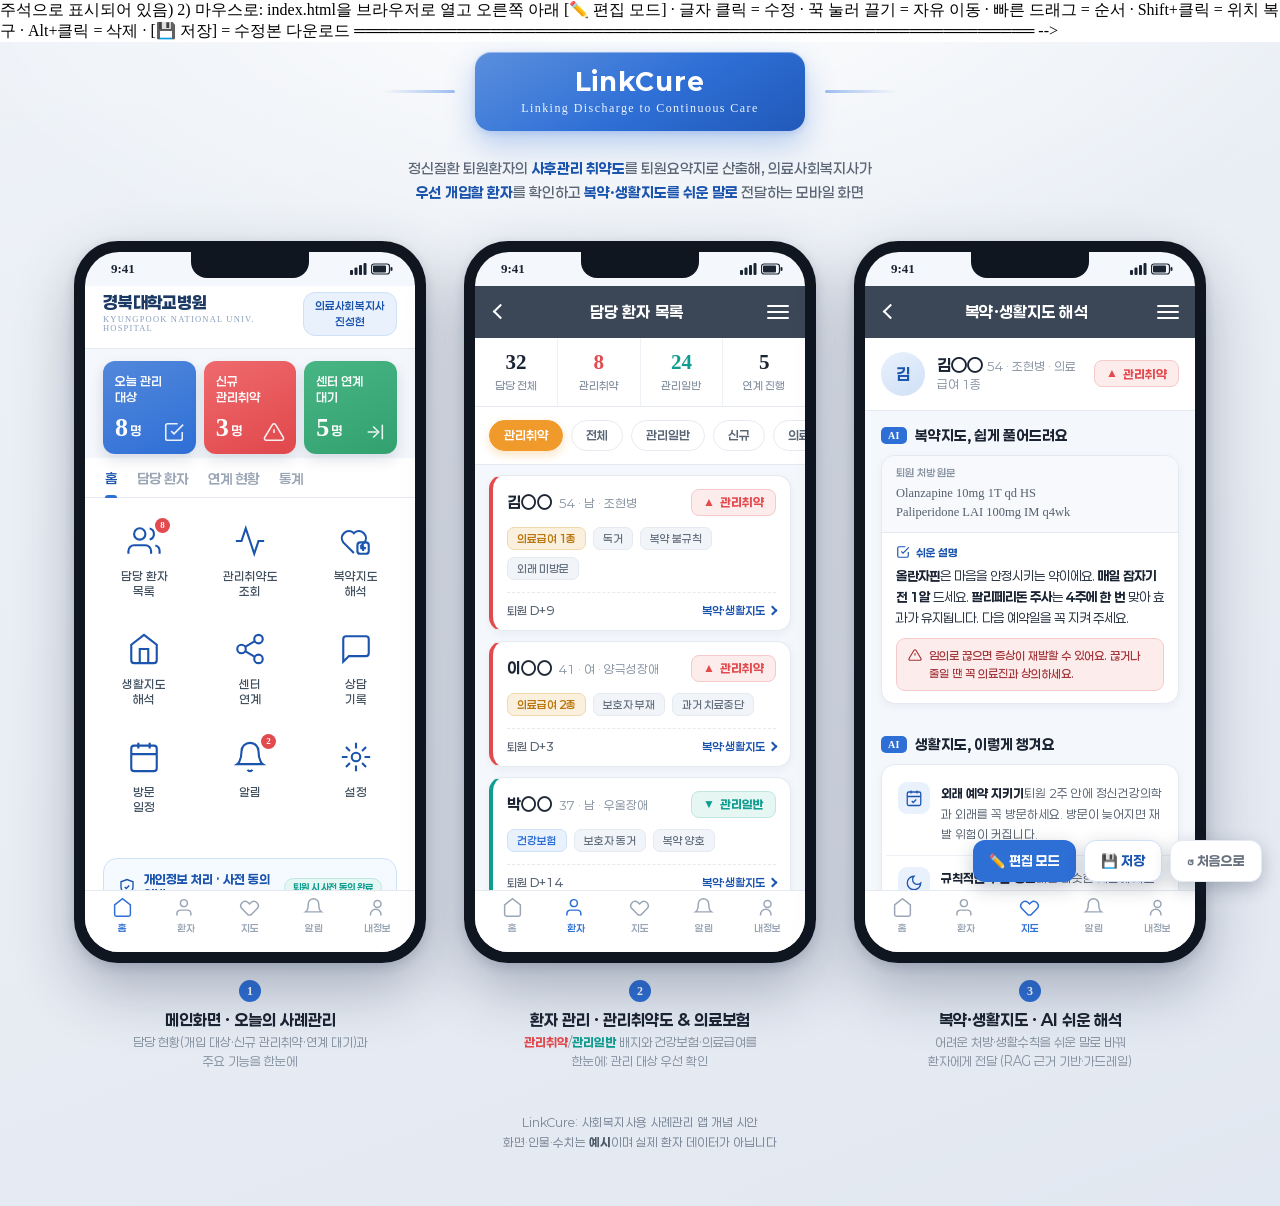
==== commit fe54525d: "앱 이름 변경: MindLink(마인드링크) -> LinkCure(링큐어), README에 초심자용 실행 안내와 글꼴(페이퍼로지·Times New Roman) 명시" ====
--- a/mockup/src/index.html
+++ b/mockup/src/index.html
@@ -3,10 +3,10 @@
 <head>
 <meta charset="utf-8">
 <meta name="viewport" content="width=device-width, initial-scale=1">
-<title>MindLink(마인드링크) · 사회복지사용 사례관리 앱 목업</title>
+<title>LinkCure(링큐어) · 사회복지사용 사례관리 앱 목업</title>
 <!--
 ════════════════════════════════════════════════════════════
-  MindLink 앱 목업 — ★ 코드 편집용(파일 분리 버전) ★
+  LinkCure 앱 목업 : ★ 코드 편집용(파일 분리 버전) ★
 
   파일 구성 (전부 같은 폴더에 있어야 합니다):
    · index.html  ← 화면에 보이는 글자·카드·환자 정보는 전부 여기서 수정
@@ -28,7 +28,7 @@
 <body>
 <div class="wrap">
 
-  <div class="ribbon-row"><div class="ribbon">MindLink<span class="rib-sub">Mental-health INtegrated Discharge Link</span></div></div>
+  <div class="ribbon-row"><div class="ribbon">LinkCure<span class="rib-sub">Linking Discharge to Continuous Care</span></div></div>
   <p class="deck">정신질환 퇴원환자의 <b>사후관리 취약도</b>를 퇴원요약지로 산출해, 의료사회복지사가<br>
     <b>우선 개입할 환자</b>를 확인하고 <b>복약·생활지도를 쉬운 말로</b> 전달하는 모바일 화면</p>
 
@@ -335,7 +335,7 @@
   </div>
 
   <p class="foot">
-    MindLink: 사회복지사용 사례관리 앱 개념 시안<br>
+    LinkCure: 사회복지사용 사례관리 앱 개념 시안<br>
     화면·인물·수치는 <b>예시</b>이며 실제 환자 데이터가 아닙니다
   </p>
 </div>
